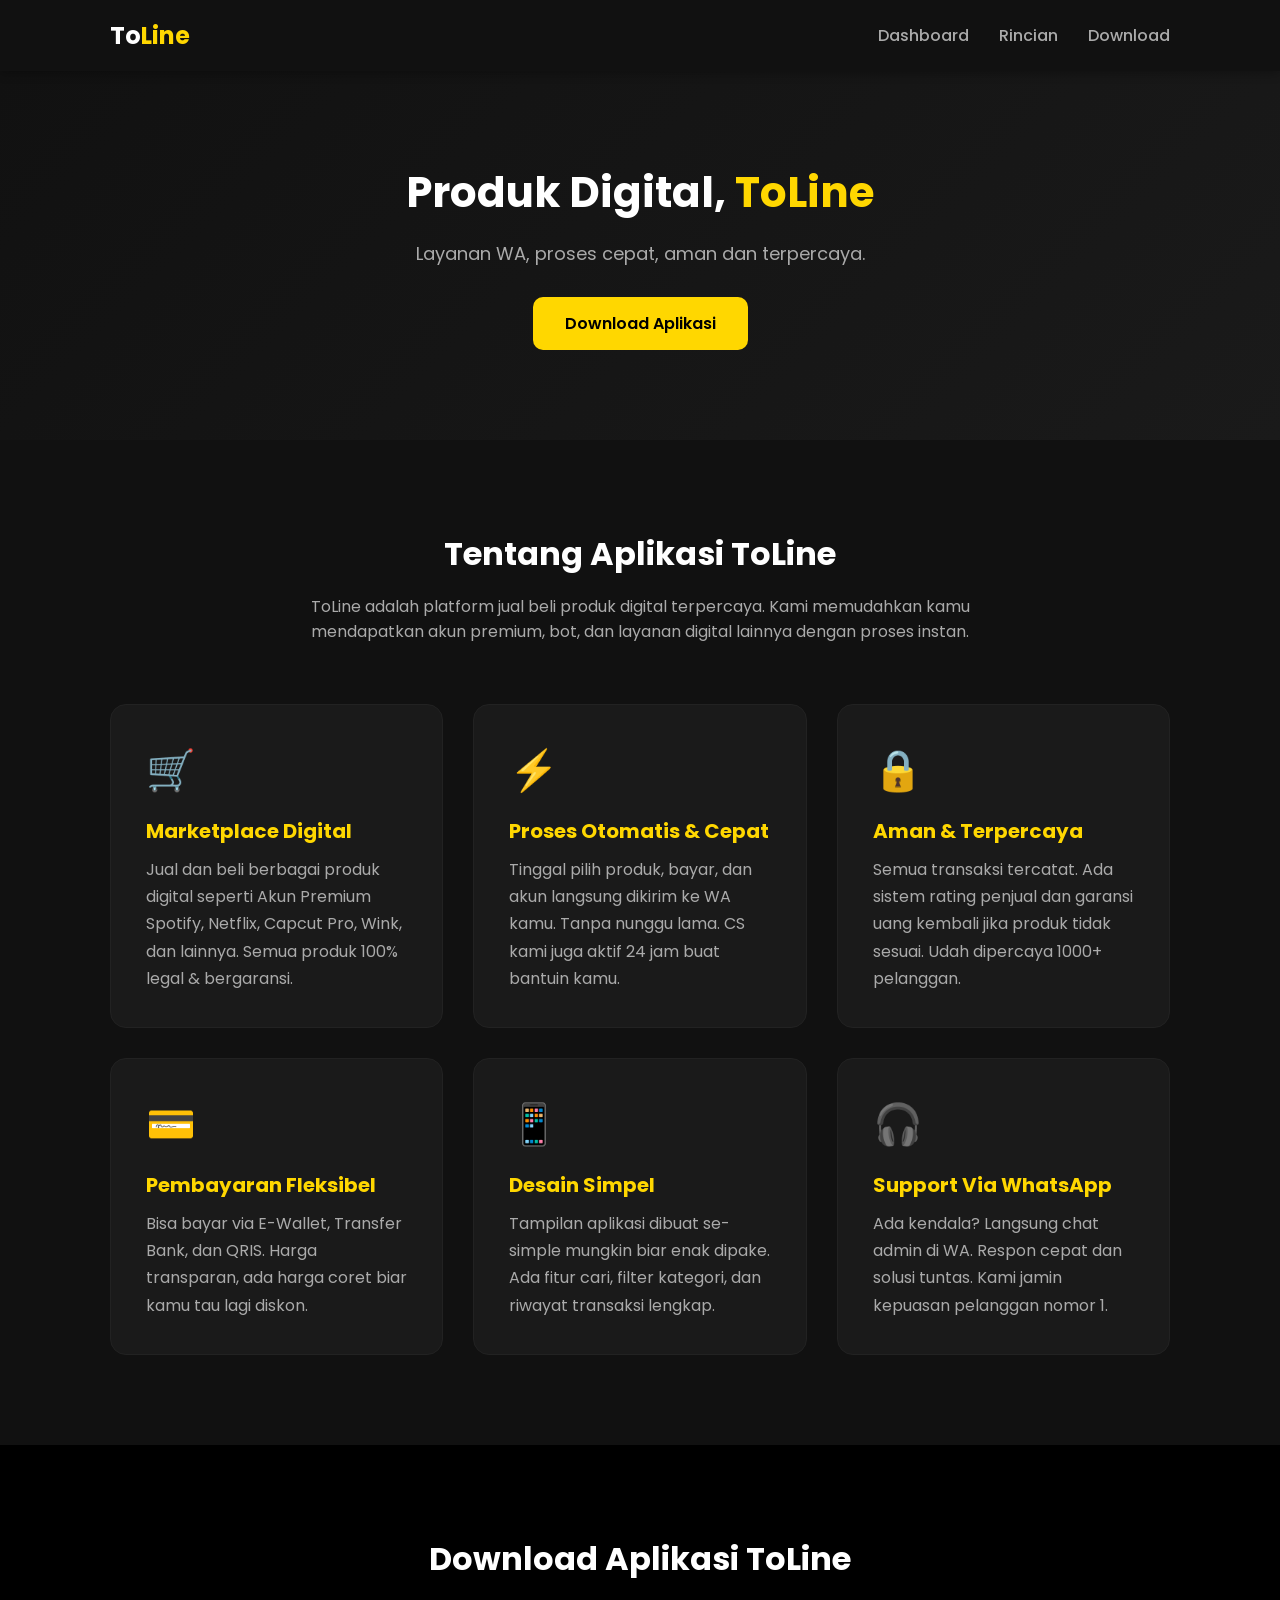
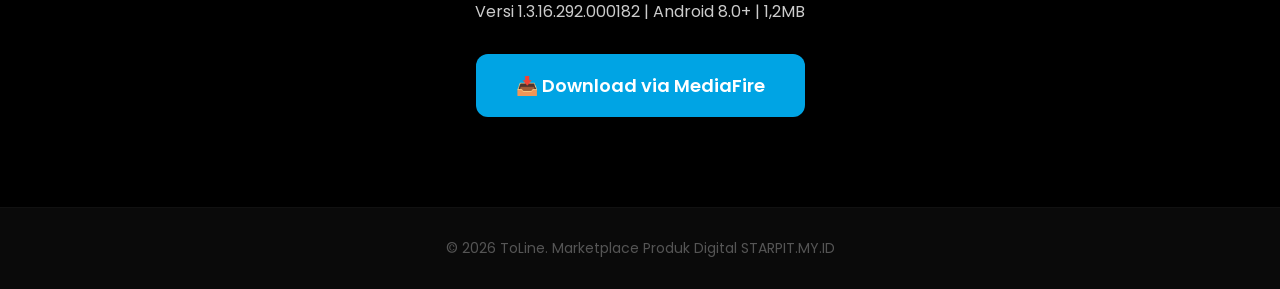
==== index.html @ 2a800892 "Update and rename web download.html to index.html" ====
<!DOCTYPE html>
<html lang="id">
<head>
<meta charset="UTF-8">
<meta name="viewport" content="width=device-width, initial-scale=1.0">
<title>ToLine - Marketplace Produk Digital</title>
<link href="https://fonts.googleapis.com/css2?family=Poppins:wght@300;400;500;600;700&display=swap" rel="stylesheet">
<style>
*{margin:0;padding:0;box-sizing:border-box;font-family:'Poppins',sans-serif;scroll-behavior:smooth}
body{background:#0a0a0a;color:#fff}
.container{max-width:1100px;margin:0 auto;padding:0 20px}

/* NAVBAR */
header{background:#111;box-shadow:0 2px 10px rgba(0,0,0,0.3);position:sticky;top:0;z-index:999}
nav{display:flex;justify-content:space-between;align-items:center;padding:18px 0}
.logo{font-size:24px;font-weight:700;color:#fff}
.logo span{color:#FFD700}
.nav-links{display:flex;gap:30px;list-style:none}
.nav-links a{text-decoration:none;color:#aaa;font-weight:500;transition:.2s}
.nav-links a:hover{color:#FFD700}
.hamburger{display:none;flex-direction:column;gap:5px;cursor:pointer}
.hamburger span{width:25px;height:3px;background:#aaa;border-radius:2px}

/* SECTION */
section{padding:90px 0}
#dashboard{background:linear-gradient(135deg,#111 0%,#1a1a1a 100%);text-align:center}
#dashboard h1{font-size:42px;margin-bottom:16px}
#dashboard h1 span{color:#FFD700}
#dashboard p{font-size:18px;color:#aaa;margin-bottom:30px}
.btn{padding:14px 32px;border-radius:10px;text-decoration:none;font-weight:600;transition:.3s;display:inline-block}
.btn-yellow{background:#FFD700;color:#000}
.btn-yellow:hover{transform:translateY(-3px);box-shadow:0 10px 20px rgba(255,215,0,0.3)}

#rincian{background:#111}
.section-title{text-align:center;font-size:32px;font-weight:700;margin-bottom:16px}
.section-sub{text-align:center;color:#aaa;margin-bottom:60px;max-width:700px;margin-inline:auto}
.grid-3{display:grid;grid-template-columns:repeat(auto-fit,minmax(300px,1fr));gap:30px}
.feature-box{background:#1a1a1a;padding:35px;border-radius:16px;border:1px solid #222;text-align:left}
.feature-icon{font-size:40px;margin-bottom:16px}
.feature-box h3{font-size:20px;margin-bottom:10px;color:#FFD700}
.feature-box p{color:#aaa;line-height:1.7}

#download{background:#000;text-align:center}
.btn-mediafire{background:#00a4e4;color:#fff;padding:18px 40px;border-radius:12px;text-decoration:none;font-weight:600;font-size:18px;display:inline-flex;align-items:center;gap:12px}
.btn-mediafire:hover{background:#0087c4}

footer{background:#0a0a0a;color:#555;padding:30px 0;text-align:center;font-size:14px;border-top:1px solid #111}

/* MOBILE */
@media(max-width:768px){
  .nav-links{position:fixed;top:70px;right:-100%;flex-direction:column;background:#111;width:70%;height:100vh;padding:40px 20px;gap:20px;transition:.3s}
  .nav-links.active{right:0}
  .hamburger{display:flex}
  #dashboard h1{font-size:28px}
</style>
</head>
<body>

<header>
  <div class="container">
    <nav>
      <div class="logo">To<span>Line</span></div>
      <ul class="nav-links" id="navMenu">
        <li><a href="#dashboard" onclick="closeMenu()">Dashboard</a></li>
        <li><a href="#rincian" onclick="closeMenu()">Rincian</a></li>
        <li><a href="#download" onclick="closeMenu()">Download</a></li>
      </ul>
      <div class="hamburger" onclick="toggleMenu()">
        <span></span><span></span><span></span>
      </div>
    </nav>
  </div>
</header>

<!-- DASHBOARD -->
<section id="dashboard">
  <div class="container">
    <h1>Produk Digital, <span>ToLine</span></h1>
    <p>Layanan WA, proses cepat, aman dan terpercaya.</p>
    <a href="#download" class="btn btn-yellow">Download Aplikasi</a>
  </div>
</section>

<!-- RINCIAN = PENJELASAN APLIKASI -->
<section id="rincian">
  <div class="container">
    <h2 class="section-title">Tentang Aplikasi ToLine</h2>
    <p class="section-sub">ToLine adalah platform jual beli produk digital terpercaya. Kami memudahkan kamu mendapatkan akun premium, bot, dan layanan digital lainnya dengan proses instan.</p>

    <div class="grid-3">
      <div class="feature-box">
        <div class="feature-icon">🛒</div>
        <h3>Marketplace Digital</h3>
        <p>Jual dan beli berbagai produk digital seperti Akun Premium Spotify, Netflix, Capcut Pro, Wink, dan lainnya. Semua produk 100% legal & bergaransi.</p>
      </div>

      <div class="feature-box">
        <div class="feature-icon">⚡</div>
        <h3>Proses Otomatis & Cepat</h3>
        <p>Tinggal pilih produk, bayar, dan akun langsung dikirim ke WA kamu. Tanpa nunggu lama. CS kami juga aktif 24 jam buat bantuin kamu.</p>
      </div>

      <div class="feature-box">
        <div class="feature-icon">🔒</div>
        <h3>Aman & Terpercaya</h3>
        <p>Semua transaksi tercatat. Ada sistem rating penjual dan garansi uang kembali jika produk tidak sesuai. Udah dipercaya 1000+ pelanggan.</p>
      </div>

      <div class="feature-box">
        <div class="feature-icon">💳</div>
        <h3>Pembayaran Fleksibel</h3>
        <p>Bisa bayar via E-Wallet, Transfer Bank, dan QRIS. Harga transparan, ada harga coret biar kamu tau lagi diskon.</p>
      </div>

      <div class="feature-box">
        <div class="feature-icon">📱</div>
        <h3>Desain Simpel</h3>
        <p>Tampilan aplikasi dibuat se-simple mungkin biar enak dipake. Ada fitur cari, filter kategori, dan riwayat transaksi lengkap.</p>
      </div>

      <div class="feature-box">
        <div class="feature-icon">🎧</div>
        <h3>Support Via WhatsApp</h3>
        <p>Ada kendala? Langsung chat admin di WA. Respon cepat dan solusi tuntas. Kami jamin kepuasan pelanggan nomor 1.</p>
      </div>
    </div>
  </div>
</section>

<!-- DOWNLOAD -->
<section id="download">
  <div class="container">
    <h2 class="section-title">Download Aplikasi ToLine</h2>
    <p style="opacity:0.8;margin-bottom:30px">Versi 1.3.16.292.000182 | Android 8.0+ | 1,2MB</p>
    <a href="https://www.mediafire.com/file/i18rlmbqlxbc8tx/base.apk/file" target="_blank" class="btn-mediafire">
      📥 Download via MediaFire
    </a>
  </div>
</section>

<footer>
  <div class="container">
    <p>© 2026 ToLine. Marketplace Produk Digital STARPIT.MY.ID</p>
  </div>
</footer>

<script>
function toggleMenu(){
  document.getElementById('navMenu').classList.toggle('active');
}
function closeMenu(){
  document.getElementById('navMenu').classList.remove('active');
}
</script>

</body>
</html>
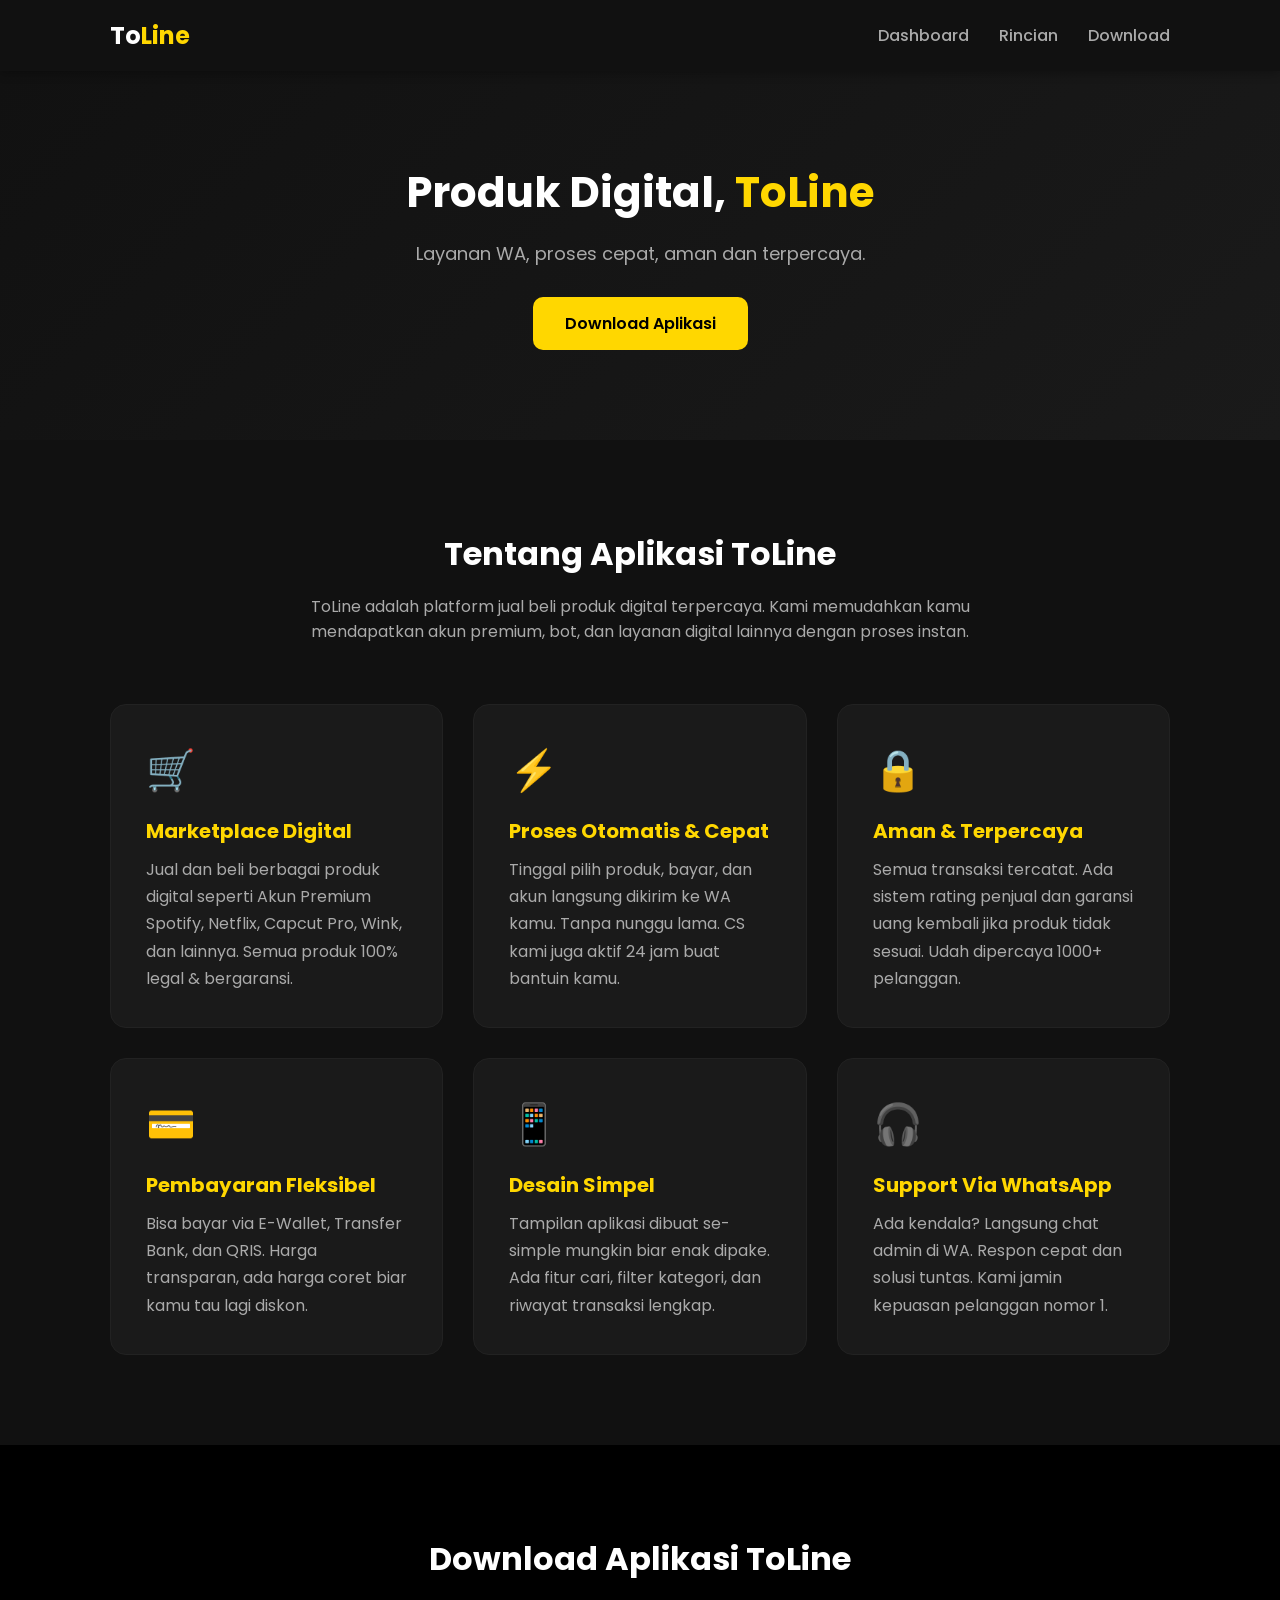
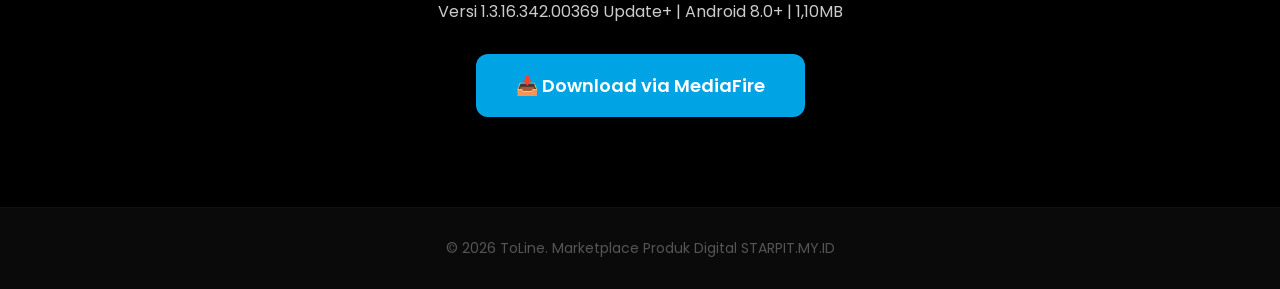
==== commit 7bf37732: "Update index.html" ====
--- a/index.html
+++ b/index.html
@@ -131,8 +131,8 @@
 <section id="download">
   <div class="container">
     <h2 class="section-title">Download Aplikasi ToLine</h2>
-    <p style="opacity:0.8;margin-bottom:30px">Versi 1.3.16.292.000182 | Android 8.0+ | 1,2MB</p>
-    <a href="https://www.mediafire.com/file/i18rlmbqlxbc8tx/base.apk/file" target="_blank" class="btn-mediafire">
+    <p style="opacity:0.8;margin-bottom:30px">Versi 1.3.16.342.00369 Update+ | Android 8.0+ | 1,10MB</p>
+    <a href="https://www.mediafire.com/file/1n5u0k2287ixkyn/ToLine.apk/file" target="_blank" class="btn-mediafire">
       📥 Download via MediaFire
     </a>
   </div>
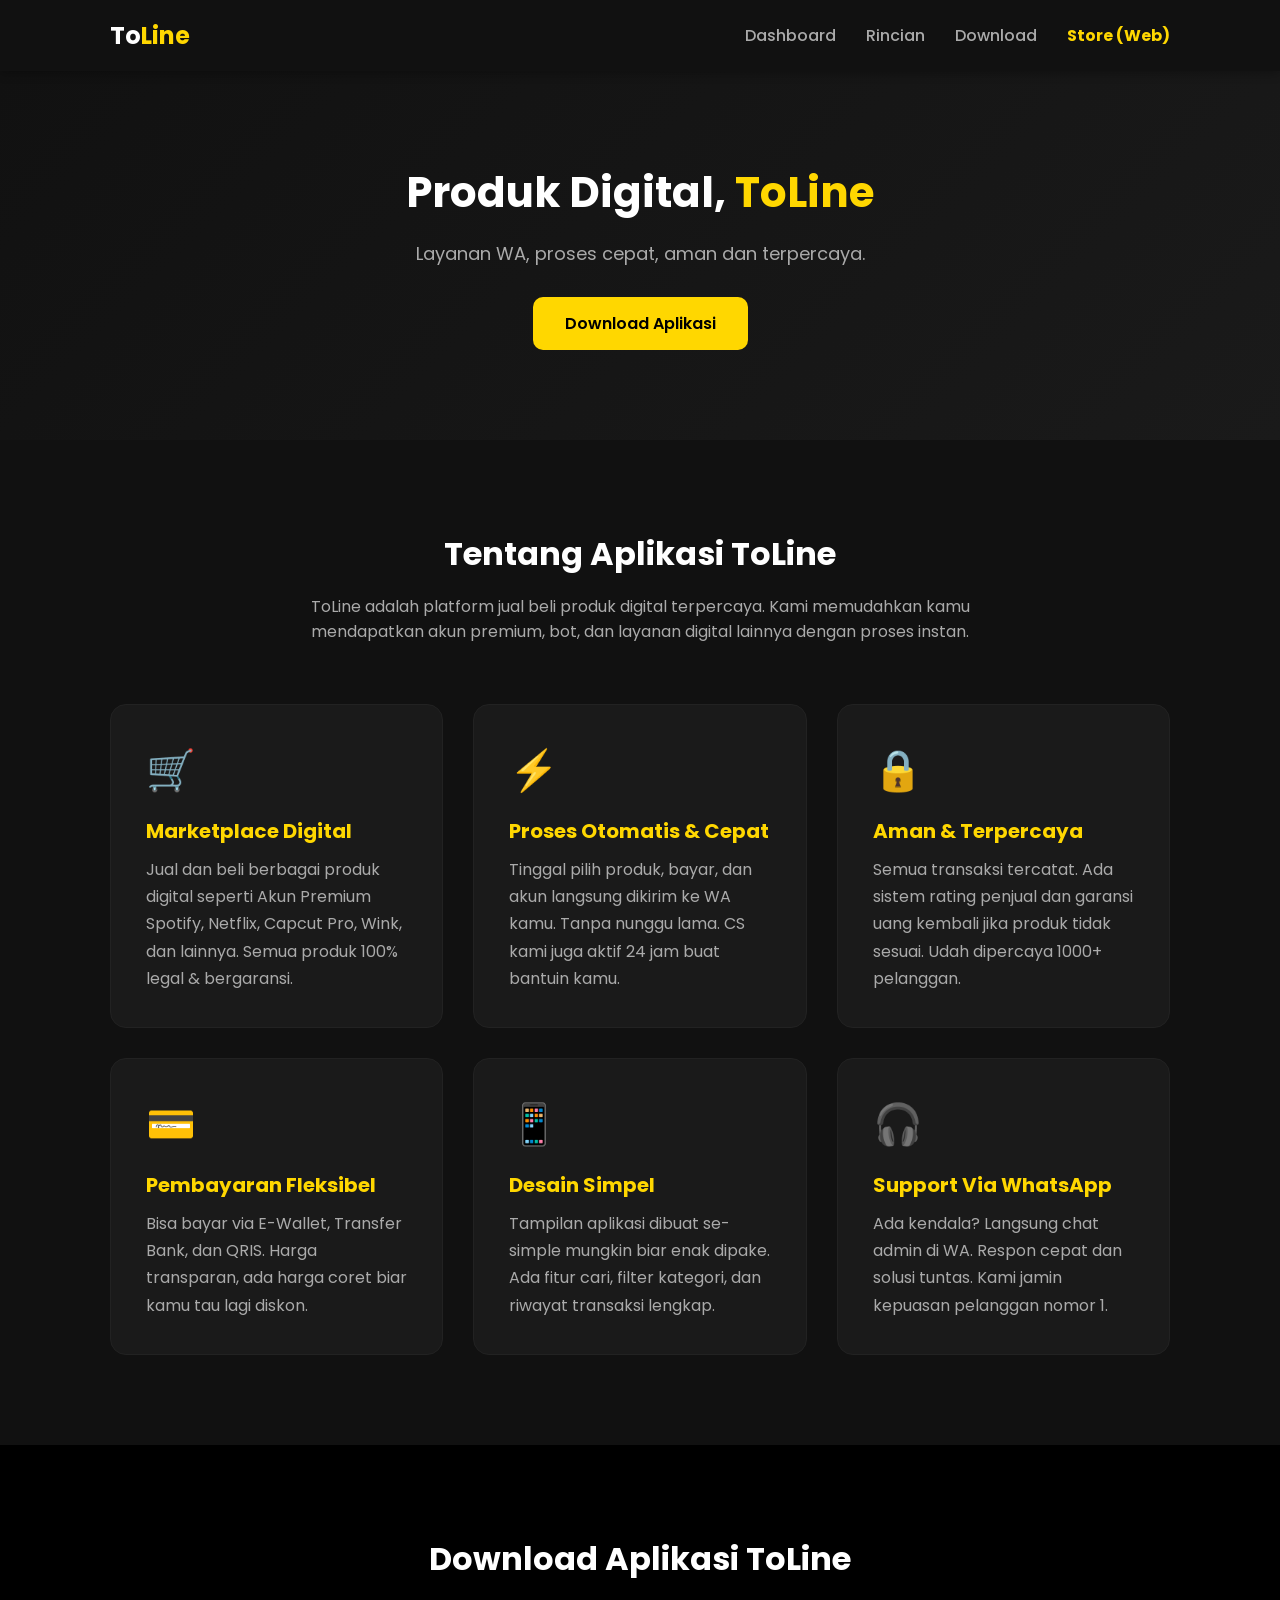
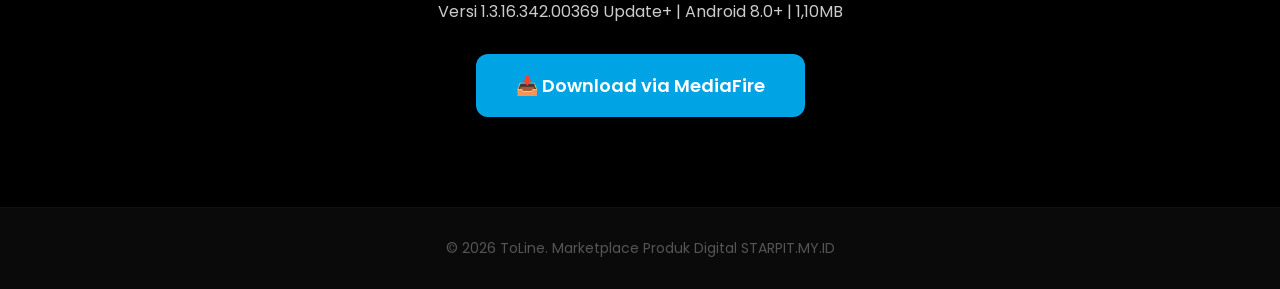
==== commit 5bdafe14: "Update index.html" ====
--- a/index.html
+++ b/index.html
@@ -64,6 +64,7 @@
         <li><a href="#dashboard" onclick="closeMenu()">Dashboard</a></li>
         <li><a href="#rincian" onclick="closeMenu()">Rincian</a></li>
         <li><a href="#download" onclick="closeMenu()">Download</a></li>
+        <li><a href="store.html" style="color: #FFD700; font-weight: 700;">Store (Web)</a></li>
       </ul>
       <div class="hamburger" onclick="toggleMenu()">
         <span></span><span></span><span></span>
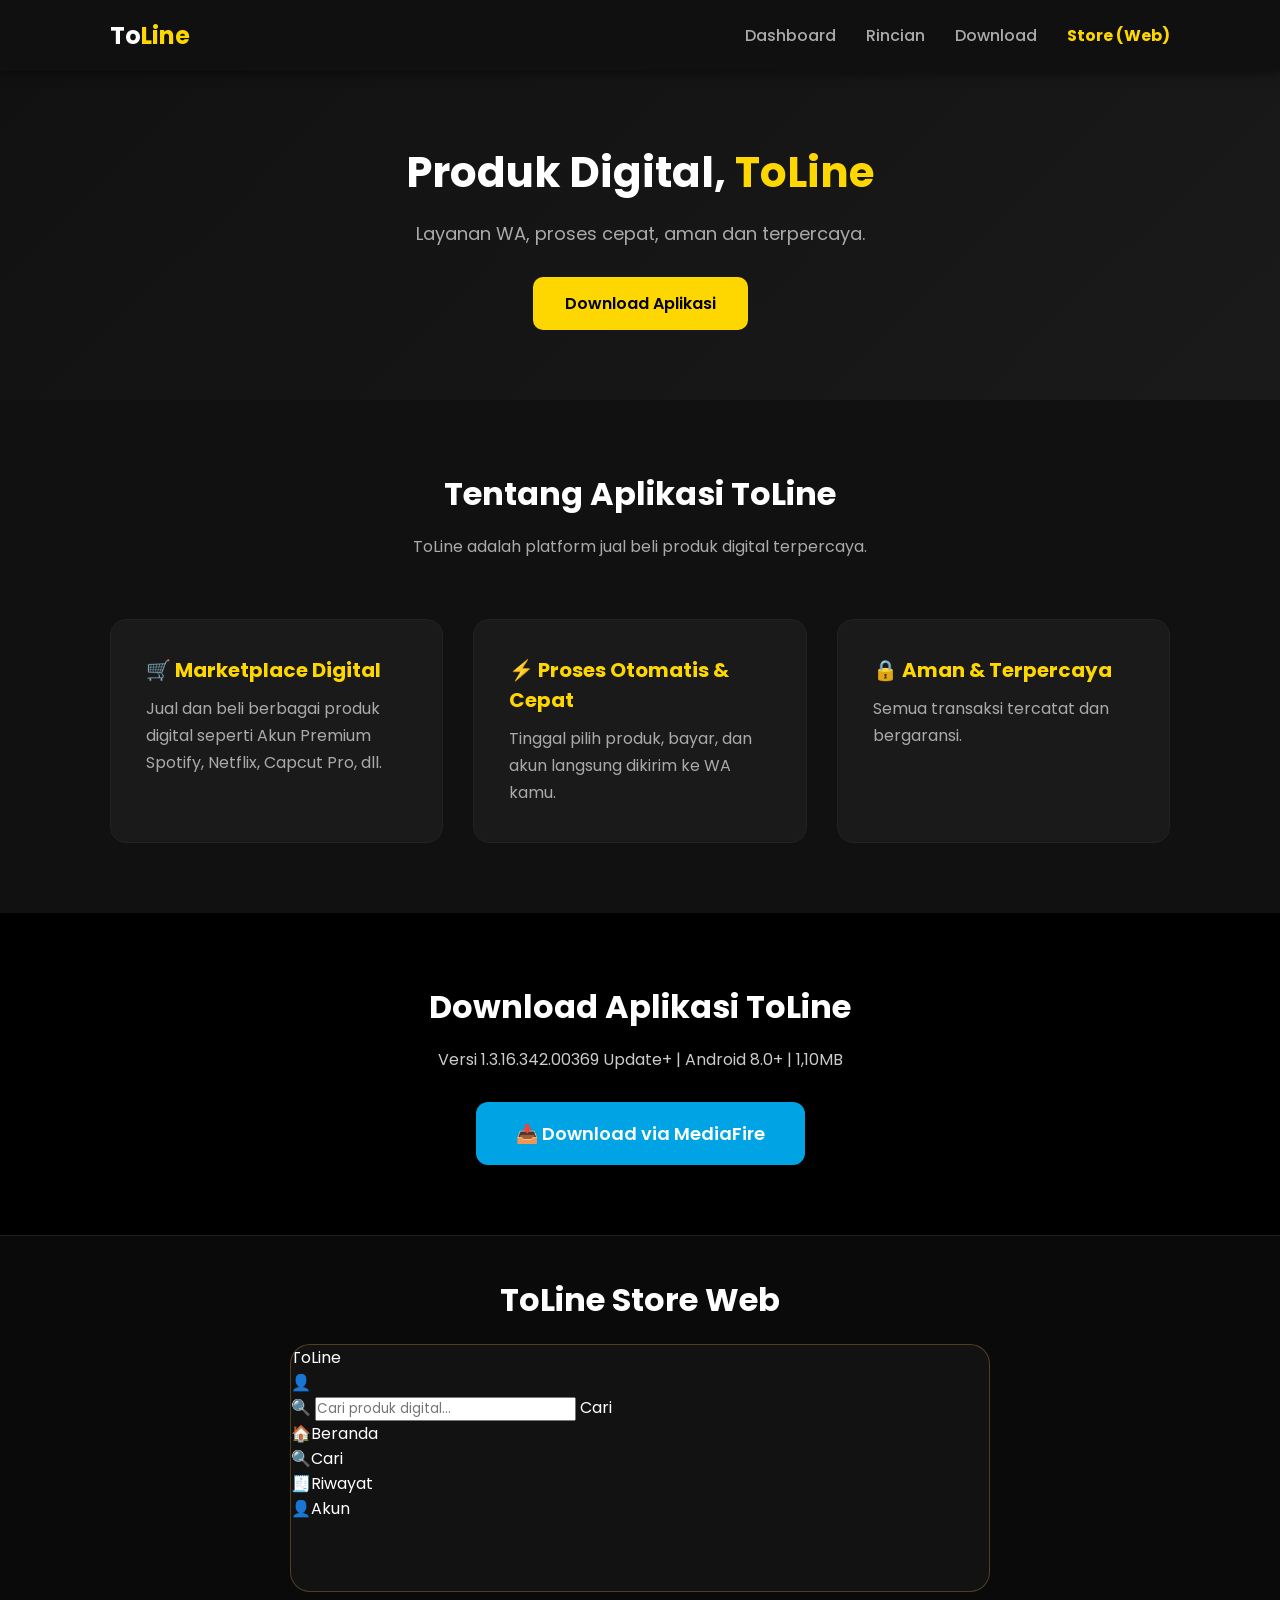
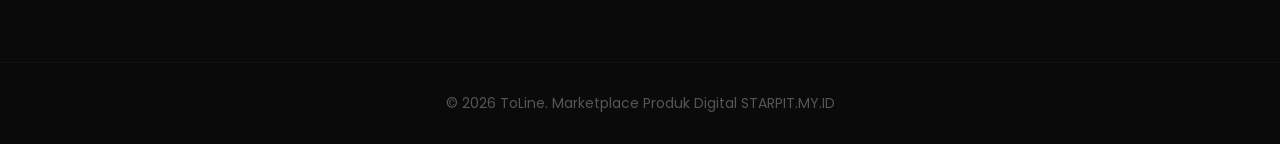
==== commit 820e4fc8: "Update index.html" ====
--- a/index.html
+++ b/index.html
@@ -4,14 +4,17 @@
 <meta charset="UTF-8">
 <meta name="viewport" content="width=device-width, initial-scale=1.0">
 <title>ToLine - Marketplace Produk Digital</title>
-<link href="https://fonts.googleapis.com/css2?family=Poppins:wght@300;400;500;600;700&display=swap" rel="stylesheet">
+<link href="https://fonts.googleapis.com/css2?family=Poppins:wght@300;400;500;600;700&family=Inter:wght@400;500;600;700&display=swap" rel="stylesheet">
+<!-- File CSS Store Kamu -->
+<link rel="stylesheet" href="style_3.css">
+
 <style>
 *{margin:0;padding:0;box-sizing:border-box;font-family:'Poppins',sans-serif;scroll-behavior:smooth}
 body{background:#0a0a0a;color:#fff}
 .container{max-width:1100px;margin:0 auto;padding:0 20px}
 
-/* NAVBAR */
-header{background:#111;box-shadow:0 2px 10px rgba(0,0,0,0.3);position:sticky;top:0;z-index:999}
+/* NAVBAR UTAMA WEB */
+header{background:rgba(17,17,17,0.95);backdrop-filter:blur(10px);box-shadow:0 2px 10px rgba(0,0,0,0.5);position:sticky;top:0;z-index:999}
 nav{display:flex;justify-content:space-between;align-items:center;padding:18px 0}
 .logo{font-size:24px;font-weight:700;color:#fff}
 .logo span{color:#FFD700}
@@ -21,41 +24,51 @@
 .hamburger{display:none;flex-direction:column;gap:5px;cursor:pointer}
 .hamburger span{width:25px;height:3px;background:#aaa;border-radius:2px}
 
-/* SECTION */
-section{padding:90px 0}
+/* SECTION LANDING PAGE */
+section{padding:70px 0}
 #dashboard{background:linear-gradient(135deg,#111 0%,#1a1a1a 100%);text-align:center}
 #dashboard h1{font-size:42px;margin-bottom:16px}
 #dashboard h1 span{color:#FFD700}
 #dashboard p{font-size:18px;color:#aaa;margin-bottom:30px}
-.btn{padding:14px 32px;border-radius:10px;text-decoration:none;font-weight:600;transition:.3s;display:inline-block}
-.btn-yellow{background:#FFD700;color:#000}
-.btn-yellow:hover{transform:translateY(-3px);box-shadow:0 10px 20px rgba(255,215,0,0.3)}
+.btn-yellow{background:#FFD700;color:#000;padding:14px 32px;border-radius:10px;text-decoration:none;font-weight:600;display:inline-block}
 
 #rincian{background:#111}
-.section-title{text-align:center;font-size:32px;font-weight:700;margin-bottom:16px}
+.section-title-web{text-align:center;font-size:32px;font-weight:700;margin-bottom:16px}
 .section-sub{text-align:center;color:#aaa;margin-bottom:60px;max-width:700px;margin-inline:auto}
 .grid-3{display:grid;grid-template-columns:repeat(auto-fit,minmax(300px,1fr));gap:30px}
 .feature-box{background:#1a1a1a;padding:35px;border-radius:16px;border:1px solid #222;text-align:left}
-.feature-icon{font-size:40px;margin-bottom:16px}
 .feature-box h3{font-size:20px;margin-bottom:10px;color:#FFD700}
 .feature-box p{color:#aaa;line-height:1.7}
 
 #download{background:#000;text-align:center}
 .btn-mediafire{background:#00a4e4;color:#fff;padding:18px 40px;border-radius:12px;text-decoration:none;font-weight:600;font-size:18px;display:inline-flex;align-items:center;gap:12px}
-.btn-mediafire:hover{background:#0087c4}
+
+/* SECTION STORE VERSI WEB */
+#store{background:#0a0a0a;border-top:1px solid #222;padding-top:40px}
+.store-container {
+  max-width: 700px;
+  margin: 0 auto;
+  background: #121212;
+  border-radius: 20px;
+  border: 1px solid rgba(212, 175, 55, 0.3);
+  overflow: hidden;
+  position: relative;
+  padding-bottom: 70px;
+}
 
 footer{background:#0a0a0a;color:#555;padding:30px 0;text-align:center;font-size:14px;border-top:1px solid #111}
 
-/* MOBILE */
 @media(max-width:768px){
   .nav-links{position:fixed;top:70px;right:-100%;flex-direction:column;background:#111;width:70%;height:100vh;padding:40px 20px;gap:20px;transition:.3s}
   .nav-links.active{right:0}
   .hamburger{display:flex}
   #dashboard h1{font-size:28px}
+}
 </style>
 </head>
 <body>
 
+<!-- HEADER UNTUK NAVIGASI UTAMA (TETAP ADA DI ATAS) -->
 <header>
   <div class="container">
     <nav>
@@ -64,7 +77,7 @@
         <li><a href="#dashboard" onclick="closeMenu()">Dashboard</a></li>
         <li><a href="#rincian" onclick="closeMenu()">Rincian</a></li>
         <li><a href="#download" onclick="closeMenu()">Download</a></li>
-        <li><a href="store.html" style="color: #FFD700; font-weight: 700;">Store (Web)</a></li>
+        <li><a href="#store" onclick="closeMenu()" style="color:#FFD700;font-weight:700">Store (Web)</a></li>
       </ul>
       <div class="hamburger" onclick="toggleMenu()">
         <span></span><span></span><span></span>
@@ -73,69 +86,92 @@
   </div>
 </header>
 
-<!-- DASHBOARD -->
+<!-- 1. DASHBOARD -->
 <section id="dashboard">
   <div class="container">
     <h1>Produk Digital, <span>ToLine</span></h1>
     <p>Layanan WA, proses cepat, aman dan terpercaya.</p>
-    <a href="#download" class="btn btn-yellow">Download Aplikasi</a>
+    <a href="#download" class="btn-yellow">Download Aplikasi</a>
   </div>
 </section>
 
-<!-- RINCIAN = PENJELASAN APLIKASI -->
+<!-- 2. RINCIAN -->
 <section id="rincian">
   <div class="container">
-    <h2 class="section-title">Tentang Aplikasi ToLine</h2>
-    <p class="section-sub">ToLine adalah platform jual beli produk digital terpercaya. Kami memudahkan kamu mendapatkan akun premium, bot, dan layanan digital lainnya dengan proses instan.</p>
-
+    <h2 class="section-title-web">Tentang Aplikasi ToLine</h2>
+    <p class="section-sub">ToLine adalah platform jual beli produk digital terpercaya.</p>
     <div class="grid-3">
       <div class="feature-box">
-        <div class="feature-icon">🛒</div>
-        <h3>Marketplace Digital</h3>
-        <p>Jual dan beli berbagai produk digital seperti Akun Premium Spotify, Netflix, Capcut Pro, Wink, dan lainnya. Semua produk 100% legal & bergaransi.</p>
+        <h3>🛒 Marketplace Digital</h3>
+        <p>Jual dan beli berbagai produk digital seperti Akun Premium Spotify, Netflix, Capcut Pro, dll.</p>
       </div>
-
       <div class="feature-box">
-        <div class="feature-icon">⚡</div>
-        <h3>Proses Otomatis & Cepat</h3>
-        <p>Tinggal pilih produk, bayar, dan akun langsung dikirim ke WA kamu. Tanpa nunggu lama. CS kami juga aktif 24 jam buat bantuin kamu.</p>
+        <h3>⚡ Proses Otomatis & Cepat</h3>
+        <p>Tinggal pilih produk, bayar, dan akun langsung dikirim ke WA kamu.</p>
       </div>
-
       <div class="feature-box">
-        <div class="feature-icon">🔒</div>
-        <h3>Aman & Terpercaya</h3>
-        <p>Semua transaksi tercatat. Ada sistem rating penjual dan garansi uang kembali jika produk tidak sesuai. Udah dipercaya 1000+ pelanggan.</p>
-      </div>
-
-      <div class="feature-box">
-        <div class="feature-icon">💳</div>
-        <h3>Pembayaran Fleksibel</h3>
-        <p>Bisa bayar via E-Wallet, Transfer Bank, dan QRIS. Harga transparan, ada harga coret biar kamu tau lagi diskon.</p>
-      </div>
-
-      <div class="feature-box">
-        <div class="feature-icon">📱</div>
-        <h3>Desain Simpel</h3>
-        <p>Tampilan aplikasi dibuat se-simple mungkin biar enak dipake. Ada fitur cari, filter kategori, dan riwayat transaksi lengkap.</p>
-      </div>
-
-      <div class="feature-box">
-        <div class="feature-icon">🎧</div>
-        <h3>Support Via WhatsApp</h3>
-        <p>Ada kendala? Langsung chat admin di WA. Respon cepat dan solusi tuntas. Kami jamin kepuasan pelanggan nomor 1.</p>
+        <h3>🔒 Aman & Terpercaya</h3>
+        <p>Semua transaksi tercatat dan bergaransi.</p>
       </div>
     </div>
   </div>
 </section>
 
-<!-- DOWNLOAD -->
+<!-- 3. DOWNLOAD -->
 <section id="download">
   <div class="container">
-    <h2 class="section-title">Download Aplikasi ToLine</h2>
+    <h2 class="section-title-web">Download Aplikasi ToLine</h2>
     <p style="opacity:0.8;margin-bottom:30px">Versi 1.3.16.342.00369 Update+ | Android 8.0+ | 1,10MB</p>
     <a href="https://www.mediafire.com/file/1n5u0k2287ixkyn/ToLine.apk/file" target="_blank" class="btn-mediafire">
       📥 Download via MediaFire
     </a>
+  </div>
+</section>
+
+<!-- 4. STORE VERSI WEB (MENYATU DI SINI) -->
+<section id="store">
+  <div class="container">
+    <h2 class="section-title-web" style="margin-bottom: 20px;">ToLine Store Web</h2>
+    
+    <!-- Bingkai Aplikasi Store -->
+    <div class="store-container" id="app">
+      
+      <!-- TOP BAR STORE -->
+      <div class="topbar">
+        <div class="topbar-row">
+          <div class="brand">To<span>Line</span></div>
+          <div class="icon-btn" onclick="goTab('account')">👤</div>
+        </div>
+        <div class="search-box">
+          <span>🔍</span>
+          <input id="search-input" type="text" placeholder="Cari produk digital...">
+          <span class="go" id="search-go">Cari</span>
+        </div>
+      </div>
+
+      <!-- 4 SCREEN UTAMA STORE -->
+      <div id="screen-home" class="screen active"></div>
+      <div id="screen-search" class="screen"></div>
+      <div id="screen-history" class="screen"></div>
+      <div id="screen-account" class="screen"></div>
+
+      <!-- BOTTOM NAV STORE -->
+      <div class="bottomnav">
+        <div class="nav-btn active" data-tab="home"><span class="ic">🏠</span>Beranda</div>
+        <div class="nav-btn" data-tab="search"><span class="ic">🔍</span>Cari</div>
+        <div class="nav-btn" data-tab="history"><span class="ic">🧾</span>Riwayat</div>
+        <div class="nav-btn" data-tab="account"><span class="ic">👤</span>Akun</div>
+      </div>
+
+      <!-- POPUP DETAIL PRODUK -->
+      <div class="sheet-overlay" id="sheet-overlay">
+        <div class="sheet" id="sheet-body"></div>
+      </div>
+
+      <!-- NOTIFIKASI TOAST -->
+      <div class="toast" id="toast"></div>
+
+    </div>
   </div>
 </section>
 
@@ -154,5 +190,9 @@
 }
 </script>
 
+<!-- JS Logika Marketplace -->
+<script src="app_3.js"></script>
+
 </body>
-</html>
+  </html>
+        
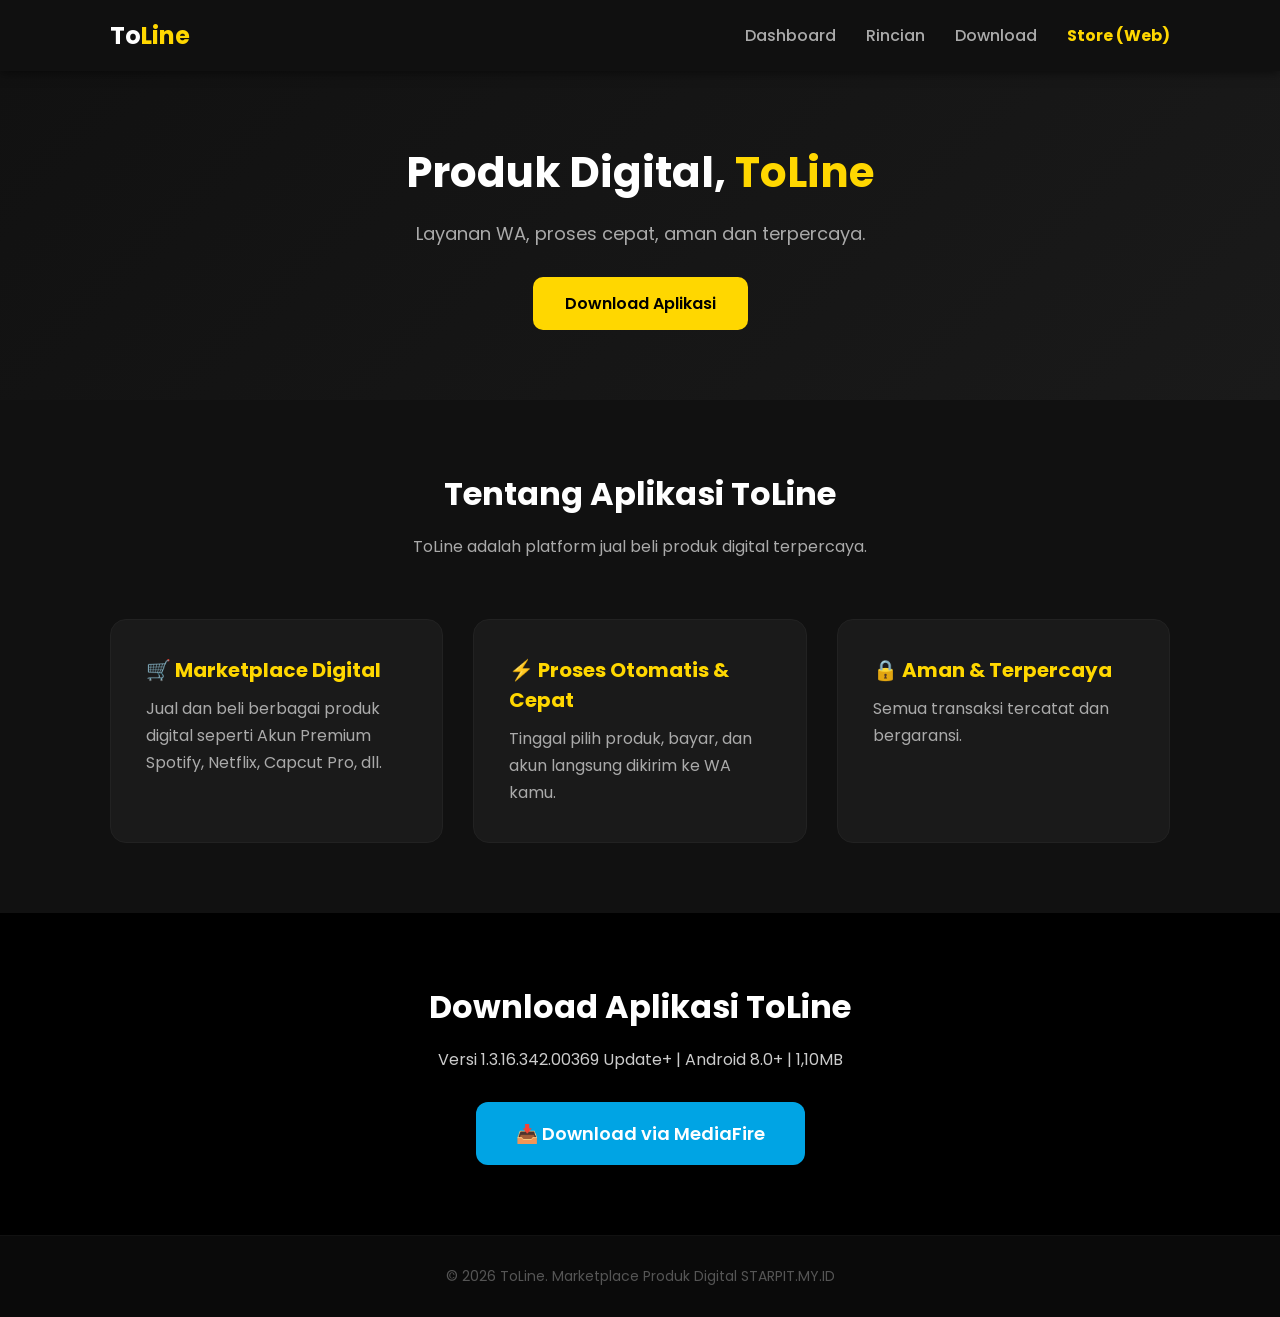
==== commit e504bc44: "Update index.html" ====
--- a/index.html
+++ b/index.html
@@ -2,29 +2,31 @@
 <html lang="id">
 <head>
 <meta charset="UTF-8">
-<meta name="viewport" content="width=device-width, initial-scale=1.0">
+<meta name="viewport" content="width=device-width, initial-scale=1.0, maximum-scale=1.0">
 <title>ToLine - Marketplace Produk Digital</title>
 <link href="https://fonts.googleapis.com/css2?family=Poppins:wght@300;400;500;600;700&family=Inter:wght@400;500;600;700&display=swap" rel="stylesheet">
-<!-- File CSS Store Kamu -->
-<link rel="stylesheet" href="style_3.css">
+
+<!-- Panggil CSS Store kamu (Bawaan MainActivityCloud) -->
+<link rel="stylesheet" href="main_modal/style.css">
 
 <style>
-*{margin:0;padding:0;box-sizing:border-box;font-family:'Poppins',sans-serif;scroll-behavior:smooth}
-body{background:#0a0a0a;color:#fff}
-.container{max-width:1100px;margin:0 auto;padding:0 20px}
-
-/* NAVBAR UTAMA WEB */
-header{background:rgba(17,17,17,0.95);backdrop-filter:blur(10px);box-shadow:0 2px 10px rgba(0,0,0,0.5);position:sticky;top:0;z-index:999}
-nav{display:flex;justify-content:space-between;align-items:center;padding:18px 0}
+/* ============ GAYA LANDING PAGE ============ */
+*{margin:0;padding:0;box-sizing:border-box;scroll-behavior:smooth}
+.landing-style{background:#0a0a0a;color:#fff;font-family:'Poppins',sans-serif;}
+.container-landing{max-width:1100px;margin:0 auto;padding:0 20px}
+
+/* NAVBAR GLOBAL */
+header{background:rgba(17,17,17,0.95);backdrop-filter:blur(10px);box-shadow:0 2px 10px rgba(0,0,0,0.5);position:sticky;top:0;z-index:999;font-family:'Poppins',sans-serif;}
+nav{display:flex;justify-content:space-between;align-items:center;padding:18px 0;max-width:1100px;margin:0 auto;padding-inline:20px;}
 .logo{font-size:24px;font-weight:700;color:#fff}
 .logo span{color:#FFD700}
 .nav-links{display:flex;gap:30px;list-style:none}
-.nav-links a{text-decoration:none;color:#aaa;font-weight:500;transition:.2s}
+.nav-links a{text-decoration:none;color:#aaa;font-weight:500;transition:.2s;cursor:pointer;}
 .nav-links a:hover{color:#FFD700}
 .hamburger{display:none;flex-direction:column;gap:5px;cursor:pointer}
 .hamburger span{width:25px;height:3px;background:#aaa;border-radius:2px}
 
-/* SECTION LANDING PAGE */
+/* KONTEN LANDING */
 section{padding:70px 0}
 #dashboard{background:linear-gradient(135deg,#111 0%,#1a1a1a 100%);text-align:center}
 #dashboard h1{font-size:42px;margin-bottom:16px}
@@ -43,156 +45,177 @@
 #download{background:#000;text-align:center}
 .btn-mediafire{background:#00a4e4;color:#fff;padding:18px 40px;border-radius:12px;text-decoration:none;font-weight:600;font-size:18px;display:inline-flex;align-items:center;gap:12px}
 
-/* SECTION STORE VERSI WEB */
-#store{background:#0a0a0a;border-top:1px solid #222;padding-top:40px}
-.store-container {
-  max-width: 700px;
-  margin: 0 auto;
-  background: #121212;
-  border-radius: 20px;
-  border: 1px solid rgba(212, 175, 55, 0.3);
-  overflow: hidden;
-  position: relative;
-  padding-bottom: 70px;
-}
-
-footer{background:#0a0a0a;color:#555;padding:30px 0;text-align:center;font-size:14px;border-top:1px solid #111}
+.landing-footer{background:#0a0a0a;color:#555;padding:30px 0;text-align:center;font-size:14px;border-top:1px solid #111}
 
 @media(max-width:768px){
-  .nav-links{position:fixed;top:70px;right:-100%;flex-direction:column;background:#111;width:70%;height:100vh;padding:40px 20px;gap:20px;transition:.3s}
+  .nav-links{position:fixed;top:70px;right:-100%;flex-direction:column;background:#111;width:100%;height:100vh;padding:40px 20px;gap:20px;transition:.3s}
   .nav-links.active{right:0}
   .hamburger{display:flex}
   #dashboard h1{font-size:28px}
 }
+
+/* ============ GAYA STORE (Penyesuaian) ============ */
+#view-store { display: none; background: var(--bg); min-height: 100vh;}
+/* Menghindari tabrakan font di Store */
+#view-store * { font-family: 'Inter', -apple-system, sans-serif; }
+#view-store .brand { font-family: 'Poppins', sans-serif; }
 </style>
 </head>
-<body>
-
-<!-- HEADER UNTUK NAVIGASI UTAMA (TETAP ADA DI ATAS) -->
+<body class="landing-style">
+
+<!-- NAVBAR SELALU ADA -->
 <header>
-  <div class="container">
-    <nav>
-      <div class="logo">To<span>Line</span></div>
-      <ul class="nav-links" id="navMenu">
-        <li><a href="#dashboard" onclick="closeMenu()">Dashboard</a></li>
-        <li><a href="#rincian" onclick="closeMenu()">Rincian</a></li>
-        <li><a href="#download" onclick="closeMenu()">Download</a></li>
-        <li><a href="#store" onclick="closeMenu()" style="color:#FFD700;font-weight:700">Store (Web)</a></li>
-      </ul>
-      <div class="hamburger" onclick="toggleMenu()">
-        <span></span><span></span><span></span>
-      </div>
-    </nav>
-  </div>
+  <nav>
+    <div class="logo">To<span>Line</span></div>
+    <ul class="nav-links" id="navMenu">
+      <!-- Navigasi pindah ke Landing Page -->
+      <li><a onclick="switchView('landing', '#dashboard')">Dashboard</a></li>
+      <li><a onclick="switchView('landing', '#rincian')">Rincian</a></li>
+      <li><a onclick="switchView('landing', '#download')">Download</a></li>
+      
+      <!-- Navigasi pindah ke Store Web -->
+      <li><a onclick="switchView('store')" style="color:#FFD700;font-weight:700">Store (Web)</a></li>
+    </ul>
+    <div class="hamburger" onclick="toggleMenu()">
+      <span></span><span></span><span></span>
+    </div>
+  </nav>
 </header>
 
-<!-- 1. DASHBOARD -->
-<section id="dashboard">
-  <div class="container">
-    <h1>Produk Digital, <span>ToLine</span></h1>
-    <p>Layanan WA, proses cepat, aman dan terpercaya.</p>
-    <a href="#download" class="btn-yellow">Download Aplikasi</a>
-  </div>
-</section>
-
-<!-- 2. RINCIAN -->
-<section id="rincian">
-  <div class="container">
-    <h2 class="section-title-web">Tentang Aplikasi ToLine</h2>
-    <p class="section-sub">ToLine adalah platform jual beli produk digital terpercaya.</p>
-    <div class="grid-3">
-      <div class="feature-box">
-        <h3>🛒 Marketplace Digital</h3>
-        <p>Jual dan beli berbagai produk digital seperti Akun Premium Spotify, Netflix, Capcut Pro, dll.</p>
-      </div>
-      <div class="feature-box">
-        <h3>⚡ Proses Otomatis & Cepat</h3>
-        <p>Tinggal pilih produk, bayar, dan akun langsung dikirim ke WA kamu.</p>
-      </div>
-      <div class="feature-box">
-        <h3>🔒 Aman & Terpercaya</h3>
-        <p>Semua transaksi tercatat dan bergaransi.</p>
-      </div>
-    </div>
-  </div>
-</section>
-
-<!-- 3. DOWNLOAD -->
-<section id="download">
-  <div class="container">
-    <h2 class="section-title-web">Download Aplikasi ToLine</h2>
-    <p style="opacity:0.8;margin-bottom:30px">Versi 1.3.16.342.00369 Update+ | Android 8.0+ | 1,10MB</p>
-    <a href="https://www.mediafire.com/file/1n5u0k2287ixkyn/ToLine.apk/file" target="_blank" class="btn-mediafire">
-      📥 Download via MediaFire
-    </a>
-  </div>
-</section>
-
-<!-- 4. STORE VERSI WEB (MENYATU DI SINI) -->
-<section id="store">
-  <div class="container">
-    <h2 class="section-title-web" style="margin-bottom: 20px;">ToLine Store Web</h2>
-    
-    <!-- Bingkai Aplikasi Store -->
-    <div class="store-container" id="app">
-      
-      <!-- TOP BAR STORE -->
-      <div class="topbar">
-        <div class="topbar-row">
-          <div class="brand">To<span>Line</span></div>
-          <div class="icon-btn" onclick="goTab('account')">👤</div>
+<!-- ============================================== -->
+<!-- HALAMAN 1: LANDING PAGE -->
+<!-- ============================================== -->
+<div id="view-landing">
+  <section id="dashboard">
+    <div class="container-landing">
+      <h1>Produk Digital, <span>ToLine</span></h1>
+      <p>Layanan WA, proses cepat, aman dan terpercaya.</p>
+      <a onclick="switchView('landing', '#download')" class="btn-yellow" style="cursor:pointer">Download Aplikasi</a>
+    </div>
+  </section>
+
+  <section id="rincian">
+    <div class="container-landing">
+      <h2 class="section-title-web">Tentang Aplikasi ToLine</h2>
+      <p class="section-sub">ToLine adalah platform jual beli produk digital terpercaya.</p>
+      <div class="grid-3">
+        <div class="feature-box">
+          <h3>🛒 Marketplace Digital</h3>
+          <p>Jual dan beli berbagai produk digital seperti Akun Premium Spotify, Netflix, Capcut Pro, dll.</p>
         </div>
-        <div class="search-box">
-          <span>🔍</span>
-          <input id="search-input" type="text" placeholder="Cari produk digital...">
-          <span class="go" id="search-go">Cari</span>
+        <div class="feature-box">
+          <h3>⚡ Proses Otomatis & Cepat</h3>
+          <p>Tinggal pilih produk, bayar, dan akun langsung dikirim ke WA kamu.</p>
+        </div>
+        <div class="feature-box">
+          <h3>🔒 Aman & Terpercaya</h3>
+          <p>Semua transaksi tercatat dan bergaransi.</p>
         </div>
       </div>
-
-      <!-- 4 SCREEN UTAMA STORE -->
-      <div id="screen-home" class="screen active"></div>
-      <div id="screen-search" class="screen"></div>
-      <div id="screen-history" class="screen"></div>
-      <div id="screen-account" class="screen"></div>
-
-      <!-- BOTTOM NAV STORE -->
-      <div class="bottomnav">
-        <div class="nav-btn active" data-tab="home"><span class="ic">🏠</span>Beranda</div>
-        <div class="nav-btn" data-tab="search"><span class="ic">🔍</span>Cari</div>
-        <div class="nav-btn" data-tab="history"><span class="ic">🧾</span>Riwayat</div>
-        <div class="nav-btn" data-tab="account"><span class="ic">👤</span>Akun</div>
+    </div>
+  </section>
+
+  <section id="download">
+    <div class="container-landing">
+      <h2 class="section-title-web">Download Aplikasi ToLine</h2>
+      <p style="opacity:0.8;margin-bottom:30px">Versi 1.3.16.342.00369 Update+ | Android 8.0+ | 1,10MB</p>
+      <a href="https://www.mediafire.com/file/1n5u0k2287ixkyn/ToLine.apk/file" target="_blank" class="btn-mediafire">
+        📥 Download via MediaFire
+      </a>
+    </div>
+  </section>
+
+  <footer class="landing-footer">
+    <div class="container-landing">
+      <p>© 2026 ToLine. Marketplace Produk Digital STARPIT.MY.ID</p>
+    </div>
+  </footer>
+</div>
+
+
+<!-- ============================================== -->
+<!-- HALAMAN 2: STORE VERSI WEB -->
+<!-- ============================================== -->
+<div id="view-store">
+  <div id="app">
+    <!-- TOP BAR STORE -->
+    <div class="topbar">
+      <div class="topbar-row">
+        <div class="brand">To<span>Line</span></div>
+        <div class="icon-btn" onclick="goTab('account')">👤</div>
       </div>
-
-      <!-- POPUP DETAIL PRODUK -->
-      <div class="sheet-overlay" id="sheet-overlay">
-        <div class="sheet" id="sheet-body"></div>
+      <div class="search-box">
+        <span>🔍</span>
+        <input id="search-input" type="text" placeholder="Cari produk digital...">
+        <span class="go" id="search-go">Cari</span>
       </div>
-
-      <!-- NOTIFIKASI TOAST -->
-      <div class="toast" id="toast"></div>
-
-    </div>
+    </div>
+
+    <!-- 4 SCREEN / TAB STORE -->
+    <div id="screen-home" class="screen active"></div>
+    <div id="screen-search" class="screen"></div>
+    <div id="screen-history" class="screen"></div>
+    <div id="screen-account" class="screen"></div>
+
+    <!-- BOTTOM NAV STORE -->
+    <div class="bottomnav">
+      <div class="nav-btn active" data-tab="home"><span class="ic">🏠</span>Beranda</div>
+      <div class="nav-btn" data-tab="search"><span class="ic">🔍</span>Cari</div>
+      <div class="nav-btn" data-tab="history"><span class="ic">🧾</span>Riwayat</div>
+      <div class="nav-btn" data-tab="account"><span class="ic">👤</span>Akun</div>
+    </div>
+
+    <!-- DETAIL PRODUK -->
+    <div class="sheet-overlay" id="sheet-overlay">
+      <div class="sheet" id="sheet-body"></div>
+    </div>
+
+    <!-- TOAST -->
+    <div class="toast" id="toast"></div>
   </div>
-</section>
-
-<footer>
-  <div class="container">
-    <p>© 2026 ToLine. Marketplace Produk Digital STARPIT.MY.ID</p>
-  </div>
-</footer>
+</div>
 
 <script>
+// Logic Navbar Mobile
 function toggleMenu(){
   document.getElementById('navMenu').classList.toggle('active');
 }
 function closeMenu(){
   document.getElementById('navMenu').classList.remove('active');
 }
+
+// Logic Ganti Halaman (Landing <-> Store)
+function switchView(view, anchor = null) {
+  closeMenu();
+  const landing = document.getElementById('view-landing');
+  const store = document.getElementById('view-store');
+  
+  if (view === 'store') {
+    landing.style.display = 'none';
+    store.style.display = 'block';
+    window.scrollTo(0, 0); // Reset scroll pas buka store
+  } else {
+    landing.style.display = 'block';
+    store.style.display = 'none';
+    if (anchor) {
+      document.querySelector(anchor).scrollIntoView();
+    }
+  }
+}
+
+// Cek jika ada orang buka link pakai Share Produk (?p=ID)
+window.addEventListener('DOMContentLoaded', () => {
+  const urlParams = new URLSearchParams(window.location.search);
+  if (urlParams.get('p')) {
+    // Kalau ada link produk, langsung arahkan ke Store!
+    switchView('store');
+  }
+});
 </script>
 
-<!-- JS Logika Marketplace -->
-<script src="app_3.js"></script>
+<!-- Panggil Script JS Store Kamu -->
+<script src="logic-app_0produck/app.js"></script>
 
 </body>
   </html>
-        
+  
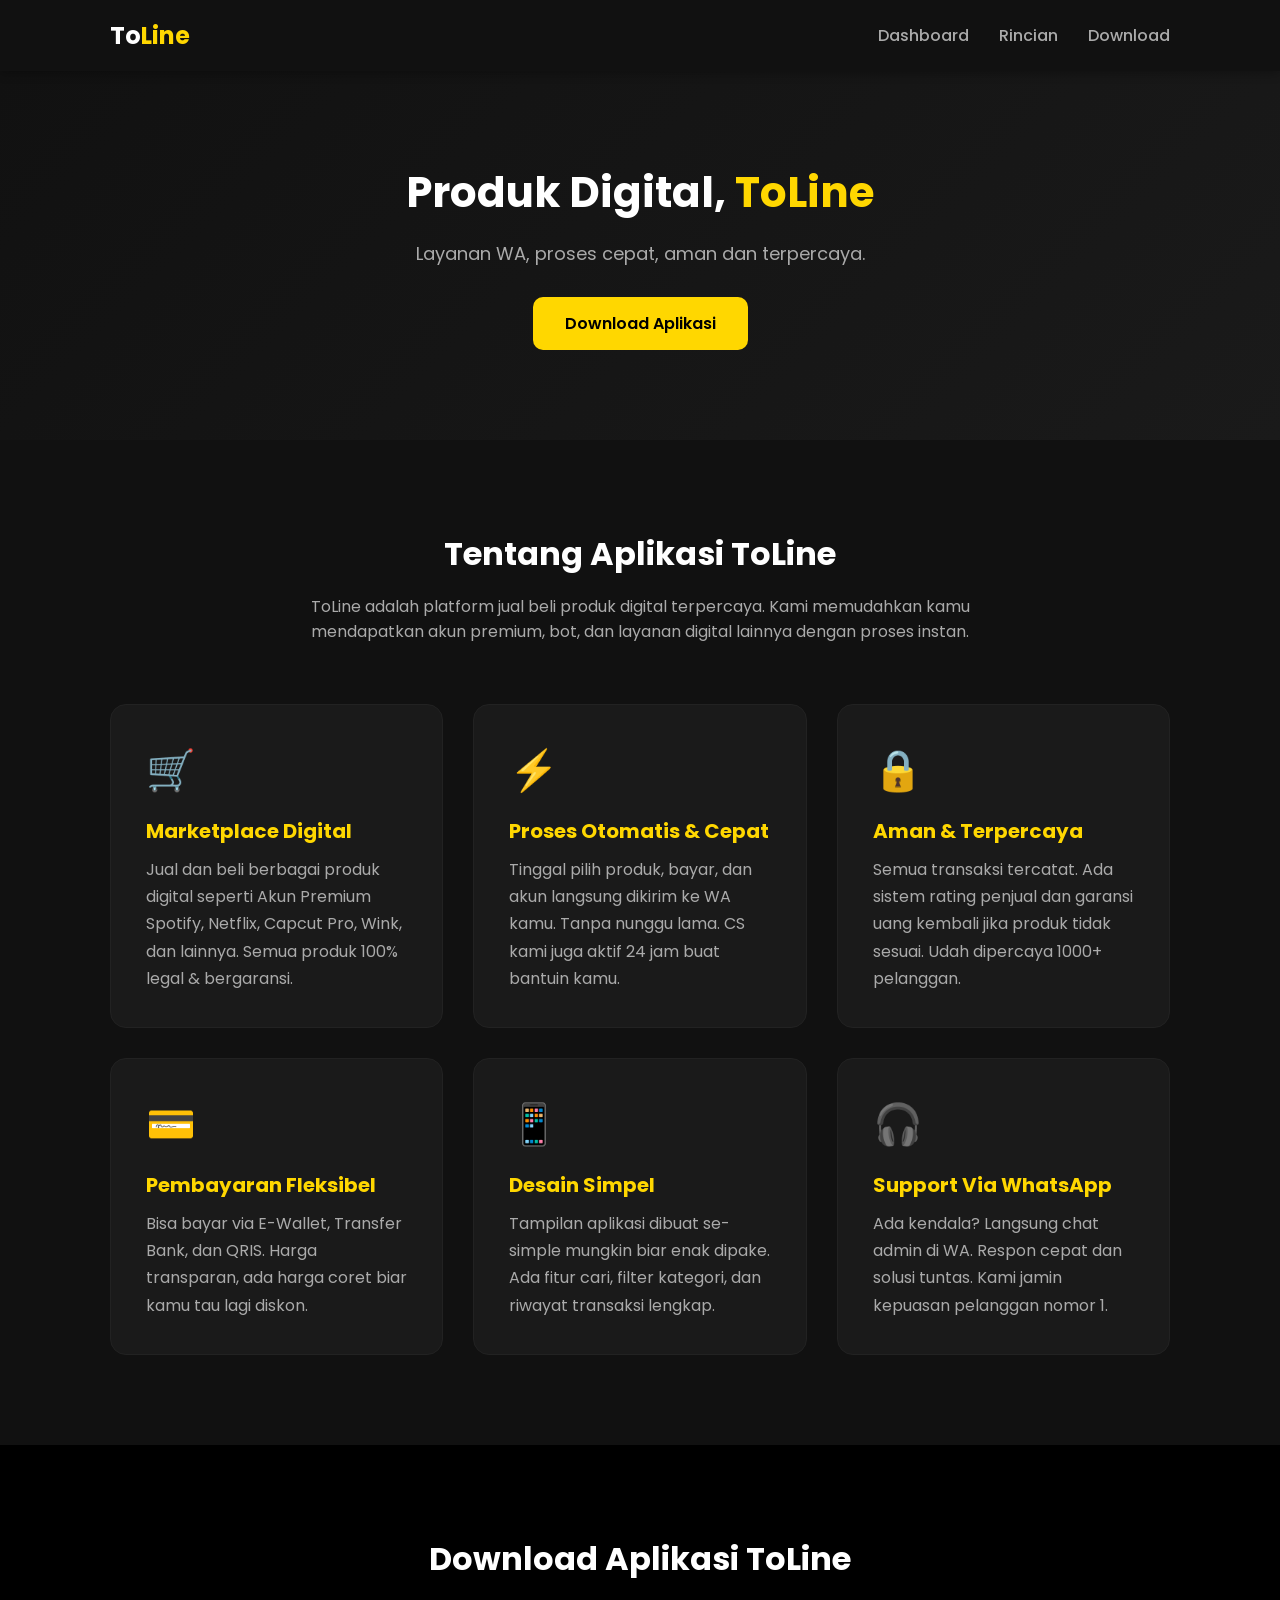
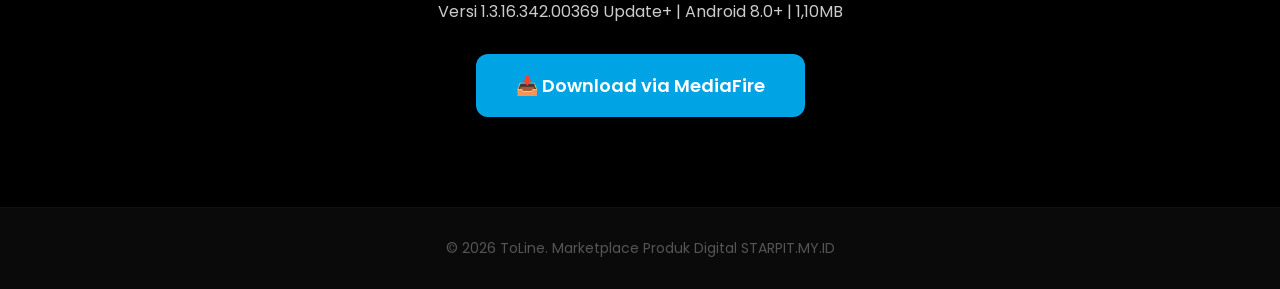
==== commit 512c46f4: "Update index.html" ====
--- a/index.html
+++ b/index.html
@@ -2,220 +2,157 @@
 <html lang="id">
 <head>
 <meta charset="UTF-8">
-<meta name="viewport" content="width=device-width, initial-scale=1.0, maximum-scale=1.0">
+<meta name="viewport" content="width=device-width, initial-scale=1.0">
 <title>ToLine - Marketplace Produk Digital</title>
-<link href="https://fonts.googleapis.com/css2?family=Poppins:wght@300;400;500;600;700&family=Inter:wght@400;500;600;700&display=swap" rel="stylesheet">
+<meta property="og:description" content="Beli akun premium murah, Proses cepat & aman. Barang👇" />
+<link href="https://fonts.googleapis.com/css2?family=Poppins:wght@300;400;500;600;700&display=swap" rel="stylesheet">
+<style>
+*{margin:0;padding:0;box-sizing:border-box;font-family:'Poppins',sans-serif;scroll-behavior:smooth}
+body{background:#0a0a0a;color:#fff}
+.container{max-width:1100px;margin:0 auto;padding:0 20px}
 
-<!-- Panggil CSS Store kamu (Bawaan MainActivityCloud) -->
-<link rel="stylesheet" href="main_modal/style.css">
-
-<style>
-/* ============ GAYA LANDING PAGE ============ */
-*{margin:0;padding:0;box-sizing:border-box;scroll-behavior:smooth}
-.landing-style{background:#0a0a0a;color:#fff;font-family:'Poppins',sans-serif;}
-.container-landing{max-width:1100px;margin:0 auto;padding:0 20px}
-
-/* NAVBAR GLOBAL */
-header{background:rgba(17,17,17,0.95);backdrop-filter:blur(10px);box-shadow:0 2px 10px rgba(0,0,0,0.5);position:sticky;top:0;z-index:999;font-family:'Poppins',sans-serif;}
-nav{display:flex;justify-content:space-between;align-items:center;padding:18px 0;max-width:1100px;margin:0 auto;padding-inline:20px;}
+/* NAVBAR */
+header{background:#111;box-shadow:0 2px 10px rgba(0,0,0,0.3);position:sticky;top:0;z-index:999}
+nav{display:flex;justify-content:space-between;align-items:center;padding:18px 0}
 .logo{font-size:24px;font-weight:700;color:#fff}
 .logo span{color:#FFD700}
 .nav-links{display:flex;gap:30px;list-style:none}
-.nav-links a{text-decoration:none;color:#aaa;font-weight:500;transition:.2s;cursor:pointer;}
+.nav-links a{text-decoration:none;color:#aaa;font-weight:500;transition:.2s}
 .nav-links a:hover{color:#FFD700}
 .hamburger{display:none;flex-direction:column;gap:5px;cursor:pointer}
 .hamburger span{width:25px;height:3px;background:#aaa;border-radius:2px}
 
-/* KONTEN LANDING */
-section{padding:70px 0}
+/* SECTION */
+section{padding:90px 0}
 #dashboard{background:linear-gradient(135deg,#111 0%,#1a1a1a 100%);text-align:center}
 #dashboard h1{font-size:42px;margin-bottom:16px}
 #dashboard h1 span{color:#FFD700}
 #dashboard p{font-size:18px;color:#aaa;margin-bottom:30px}
-.btn-yellow{background:#FFD700;color:#000;padding:14px 32px;border-radius:10px;text-decoration:none;font-weight:600;display:inline-block}
+.btn{padding:14px 32px;border-radius:10px;text-decoration:none;font-weight:600;transition:.3s;display:inline-block}
+.btn-yellow{background:#FFD700;color:#000}
+.btn-yellow:hover{transform:translateY(-3px);box-shadow:0 10px 20px rgba(255,215,0,0.3)}
 
 #rincian{background:#111}
-.section-title-web{text-align:center;font-size:32px;font-weight:700;margin-bottom:16px}
+.section-title{text-align:center;font-size:32px;font-weight:700;margin-bottom:16px}
 .section-sub{text-align:center;color:#aaa;margin-bottom:60px;max-width:700px;margin-inline:auto}
 .grid-3{display:grid;grid-template-columns:repeat(auto-fit,minmax(300px,1fr));gap:30px}
 .feature-box{background:#1a1a1a;padding:35px;border-radius:16px;border:1px solid #222;text-align:left}
+.feature-icon{font-size:40px;margin-bottom:16px}
 .feature-box h3{font-size:20px;margin-bottom:10px;color:#FFD700}
 .feature-box p{color:#aaa;line-height:1.7}
 
 #download{background:#000;text-align:center}
 .btn-mediafire{background:#00a4e4;color:#fff;padding:18px 40px;border-radius:12px;text-decoration:none;font-weight:600;font-size:18px;display:inline-flex;align-items:center;gap:12px}
+.btn-mediafire:hover{background:#0087c4}
 
-.landing-footer{background:#0a0a0a;color:#555;padding:30px 0;text-align:center;font-size:14px;border-top:1px solid #111}
+footer{background:#0a0a0a;color:#555;padding:30px 0;text-align:center;font-size:14px;border-top:1px solid #111}
 
+/* MOBILE */
 @media(max-width:768px){
-  .nav-links{position:fixed;top:70px;right:-100%;flex-direction:column;background:#111;width:100%;height:100vh;padding:40px 20px;gap:20px;transition:.3s}
+  .nav-links{position:fixed;top:70px;right:-100%;flex-direction:column;background:#111;width:70%;height:100vh;padding:40px 20px;gap:20px;transition:.3s}
   .nav-links.active{right:0}
   .hamburger{display:flex}
   #dashboard h1{font-size:28px}
-}
-
-/* ============ GAYA STORE (Penyesuaian) ============ */
-#view-store { display: none; background: var(--bg); min-height: 100vh;}
-/* Menghindari tabrakan font di Store */
-#view-store * { font-family: 'Inter', -apple-system, sans-serif; }
-#view-store .brand { font-family: 'Poppins', sans-serif; }
 </style>
 </head>
-<body class="landing-style">
+<body>
 
-<!-- NAVBAR SELALU ADA -->
 <header>
-  <nav>
-    <div class="logo">To<span>Line</span></div>
-    <ul class="nav-links" id="navMenu">
-      <!-- Navigasi pindah ke Landing Page -->
-      <li><a onclick="switchView('landing', '#dashboard')">Dashboard</a></li>
-      <li><a onclick="switchView('landing', '#rincian')">Rincian</a></li>
-      <li><a onclick="switchView('landing', '#download')">Download</a></li>
-      
-      <!-- Navigasi pindah ke Store Web -->
-      <li><a onclick="switchView('store')" style="color:#FFD700;font-weight:700">Store (Web)</a></li>
-    </ul>
-    <div class="hamburger" onclick="toggleMenu()">
-      <span></span><span></span><span></span>
-    </div>
-  </nav>
+  <div class="container">
+    <nav>
+      <div class="logo">To<span>Line</span></div>
+      <ul class="nav-links" id="navMenu">
+        <li><a href="#dashboard" onclick="closeMenu()">Dashboard</a></li>
+        <li><a href="#rincian" onclick="closeMenu()">Rincian</a></li>
+        <li><a href="#download" onclick="closeMenu()">Download</a></li>
+      </ul>
+      <div class="hamburger" onclick="toggleMenu()">
+        <span></span><span></span><span></span>
+      </div>
+    </nav>
+  </div>
 </header>
 
-<!-- ============================================== -->
-<!-- HALAMAN 1: LANDING PAGE -->
-<!-- ============================================== -->
-<div id="view-landing">
-  <section id="dashboard">
-    <div class="container-landing">
-      <h1>Produk Digital, <span>ToLine</span></h1>
-      <p>Layanan WA, proses cepat, aman dan terpercaya.</p>
-      <a onclick="switchView('landing', '#download')" class="btn-yellow" style="cursor:pointer">Download Aplikasi</a>
-    </div>
-  </section>
+<!-- DASHBOARD -->
+<section id="dashboard">
+  <div class="container">
+    <h1>Produk Digital, <span>ToLine</span></h1>
+    <p>Layanan WA, proses cepat, aman dan terpercaya.</p>
+    <a href="#download" class="btn btn-yellow">Download Aplikasi</a>
+  </div>
+</section>
 
-  <section id="rincian">
-    <div class="container-landing">
-      <h2 class="section-title-web">Tentang Aplikasi ToLine</h2>
-      <p class="section-sub">ToLine adalah platform jual beli produk digital terpercaya.</p>
-      <div class="grid-3">
-        <div class="feature-box">
-          <h3>🛒 Marketplace Digital</h3>
-          <p>Jual dan beli berbagai produk digital seperti Akun Premium Spotify, Netflix, Capcut Pro, dll.</p>
-        </div>
-        <div class="feature-box">
-          <h3>⚡ Proses Otomatis & Cepat</h3>
-          <p>Tinggal pilih produk, bayar, dan akun langsung dikirim ke WA kamu.</p>
-        </div>
-        <div class="feature-box">
-          <h3>🔒 Aman & Terpercaya</h3>
-          <p>Semua transaksi tercatat dan bergaransi.</p>
-        </div>
+<!-- RINCIAN = PENJELASAN APLIKASI -->
+<section id="rincian">
+  <div class="container">
+    <h2 class="section-title">Tentang Aplikasi ToLine</h2>
+    <p class="section-sub">ToLine adalah platform jual beli produk digital terpercaya. Kami memudahkan kamu mendapatkan akun premium, bot, dan layanan digital lainnya dengan proses instan.</p>
+
+    <div class="grid-3">
+      <div class="feature-box">
+        <div class="feature-icon">🛒</div>
+        <h3>Marketplace Digital</h3>
+        <p>Jual dan beli berbagai produk digital seperti Akun Premium Spotify, Netflix, Capcut Pro, Wink, dan lainnya. Semua produk 100% legal & bergaransi.</p>
+      </div>
+
+      <div class="feature-box">
+        <div class="feature-icon">⚡</div>
+        <h3>Proses Otomatis & Cepat</h3>
+        <p>Tinggal pilih produk, bayar, dan akun langsung dikirim ke WA kamu. Tanpa nunggu lama. CS kami juga aktif 24 jam buat bantuin kamu.</p>
+      </div>
+
+      <div class="feature-box">
+        <div class="feature-icon">🔒</div>
+        <h3>Aman & Terpercaya</h3>
+        <p>Semua transaksi tercatat. Ada sistem rating penjual dan garansi uang kembali jika produk tidak sesuai. Udah dipercaya 1000+ pelanggan.</p>
+      </div>
+
+      <div class="feature-box">
+        <div class="feature-icon">💳</div>
+        <h3>Pembayaran Fleksibel</h3>
+        <p>Bisa bayar via E-Wallet, Transfer Bank, dan QRIS. Harga transparan, ada harga coret biar kamu tau lagi diskon.</p>
+      </div>
+
+      <div class="feature-box">
+        <div class="feature-icon">📱</div>
+        <h3>Desain Simpel</h3>
+        <p>Tampilan aplikasi dibuat se-simple mungkin biar enak dipake. Ada fitur cari, filter kategori, dan riwayat transaksi lengkap.</p>
+      </div>
+
+      <div class="feature-box">
+        <div class="feature-icon">🎧</div>
+        <h3>Support Via WhatsApp</h3>
+        <p>Ada kendala? Langsung chat admin di WA. Respon cepat dan solusi tuntas. Kami jamin kepuasan pelanggan nomor 1.</p>
       </div>
     </div>
-  </section>
+  </div>
+</section>
 
-  <section id="download">
-    <div class="container-landing">
-      <h2 class="section-title-web">Download Aplikasi ToLine</h2>
-      <p style="opacity:0.8;margin-bottom:30px">Versi 1.3.16.342.00369 Update+ | Android 8.0+ | 1,10MB</p>
-      <a href="https://www.mediafire.com/file/1n5u0k2287ixkyn/ToLine.apk/file" target="_blank" class="btn-mediafire">
-        📥 Download via MediaFire
-      </a>
-    </div>
-  </section>
+<!-- DOWNLOAD -->
+<section id="download">
+  <div class="container">
+    <h2 class="section-title">Download Aplikasi ToLine</h2>
+    <p style="opacity:0.8;margin-bottom:30px">Versi 1.3.16.342.00369 Update+ | Android 8.0+ | 1,10MB</p>
+    <a href="https://www.mediafire.com/file/1n5u0k2287ixkyn/ToLine.apk/file" target="_blank" class="btn-mediafire">
+      📥 Download via MediaFire
+    </a>
+  </div>
+</section>
 
-  <footer class="landing-footer">
-    <div class="container-landing">
-      <p>© 2026 ToLine. Marketplace Produk Digital STARPIT.MY.ID</p>
-    </div>
-  </footer>
-</div>
-
-
-<!-- ============================================== -->
-<!-- HALAMAN 2: STORE VERSI WEB -->
-<!-- ============================================== -->
-<div id="view-store">
-  <div id="app">
-    <!-- TOP BAR STORE -->
-    <div class="topbar">
-      <div class="topbar-row">
-        <div class="brand">To<span>Line</span></div>
-        <div class="icon-btn" onclick="goTab('account')">👤</div>
-      </div>
-      <div class="search-box">
-        <span>🔍</span>
-        <input id="search-input" type="text" placeholder="Cari produk digital...">
-        <span class="go" id="search-go">Cari</span>
-      </div>
-    </div>
-
-    <!-- 4 SCREEN / TAB STORE -->
-    <div id="screen-home" class="screen active"></div>
-    <div id="screen-search" class="screen"></div>
-    <div id="screen-history" class="screen"></div>
-    <div id="screen-account" class="screen"></div>
-
-    <!-- BOTTOM NAV STORE -->
-    <div class="bottomnav">
-      <div class="nav-btn active" data-tab="home"><span class="ic">🏠</span>Beranda</div>
-      <div class="nav-btn" data-tab="search"><span class="ic">🔍</span>Cari</div>
-      <div class="nav-btn" data-tab="history"><span class="ic">🧾</span>Riwayat</div>
-      <div class="nav-btn" data-tab="account"><span class="ic">👤</span>Akun</div>
-    </div>
-
-    <!-- DETAIL PRODUK -->
-    <div class="sheet-overlay" id="sheet-overlay">
-      <div class="sheet" id="sheet-body"></div>
-    </div>
-
-    <!-- TOAST -->
-    <div class="toast" id="toast"></div>
+<footer>
+  <div class="container">
+    <p>© 2026 ToLine. Marketplace Produk Digital STARPIT.MY.ID</p>
   </div>
-</div>
+</footer>
 
 <script>
-// Logic Navbar Mobile
 function toggleMenu(){
   document.getElementById('navMenu').classList.toggle('active');
 }
 function closeMenu(){
   document.getElementById('navMenu').classList.remove('active');
 }
-
-// Logic Ganti Halaman (Landing <-> Store)
-function switchView(view, anchor = null) {
-  closeMenu();
-  const landing = document.getElementById('view-landing');
-  const store = document.getElementById('view-store');
-  
-  if (view === 'store') {
-    landing.style.display = 'none';
-    store.style.display = 'block';
-    window.scrollTo(0, 0); // Reset scroll pas buka store
-  } else {
-    landing.style.display = 'block';
-    store.style.display = 'none';
-    if (anchor) {
-      document.querySelector(anchor).scrollIntoView();
-    }
-  }
-}
-
-// Cek jika ada orang buka link pakai Share Produk (?p=ID)
-window.addEventListener('DOMContentLoaded', () => {
-  const urlParams = new URLSearchParams(window.location.search);
-  if (urlParams.get('p')) {
-    // Kalau ada link produk, langsung arahkan ke Store!
-    switchView('store');
-  }
-});
 </script>
 
-<!-- Panggil Script JS Store Kamu -->
-<script src="logic-app_0produck/app.js"></script>
-
 </body>
-  </html>
-  
+</html>
